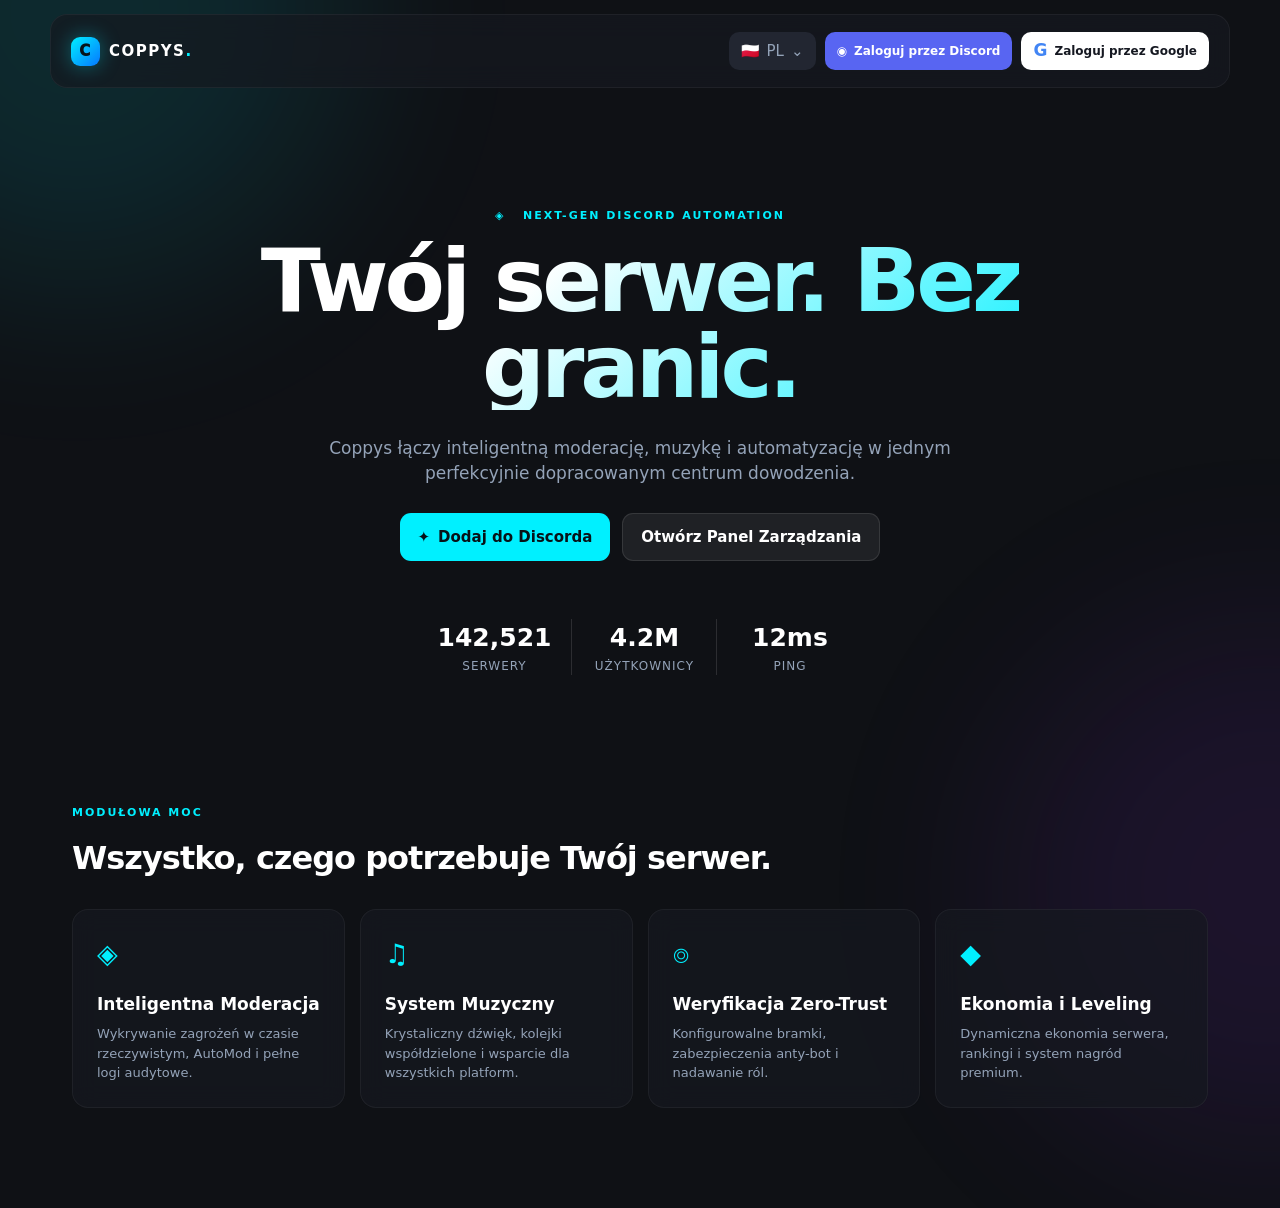
==== public/index.html @ 2e8f78c6 "Dodanie integracji GitHub Actions z Firebase" ====
<!doctype html>
<html lang="pl">
<head>
  <meta charset="UTF-8" />
  <meta name="viewport" content="width=device-width, initial-scale=1.0" />
  <meta name="description" content="Coppys — premiumowy panel zarządzania botem Discord." />
  <title>Coppys — Discord automation, perfected</title>
  <link rel="stylesheet" href="style.css" />
  <link rel="stylesheet" href="legal.css" />
</head>
<body>
  <div class="ambient ambient-one"></div><div class="ambient ambient-two"></div>
  <div id="toast-region" aria-live="polite"></div>

  <section id="landing" class="view active">
    <nav class="topbar glass">
      <a class="brand" href="#landing" aria-label="Coppys home"><span class="brand-mark">C</span><span>COPPYS<span class="dot">.</span></span></a>
      <div class="nav-actions">
        <div class="language-select" id="language-select">
          <button class="language-trigger" id="language-trigger" aria-expanded="false"><span id="current-flag">🇵🇱</span><span id="current-language">PL</span><span>⌄</span></button>
          <div class="language-menu" id="language-menu"></div>
        </div>
        <button class="login discord" id="discord-login"><span class="discord-icon">◉</span><span data-i18n="loginDiscord">Zaloguj przez Discord</span></button>
        <button class="login google" id="google-login"><span class="google-icon">G</span><span data-i18n="loginGoogle">Zaloguj przez Google</span></button>
      </div>
    </nav>
    <main>
      <section class="hero">
        <p class="eyebrow">◈ &nbsp; NEXT-GEN DISCORD AUTOMATION</p>
        <h1 data-i18n="heroTitle">Twój serwer. <span>Bez granic.</span></h1>
        <p class="hero-copy" data-i18n="heroCopy">Coppys łączy inteligentną moderację, muzykę i automatyzację w jednym perfekcyjnie dopracowanym centrum dowodzenia.</p>
        <div class="hero-actions"><button class="button primary pulse" id="add-bot">✦ <span data-i18n="addBot">Dodaj do Discorda</span></button><a class="button secondary" href="#servers" data-i18n="openDashboard">Otwórz Panel Zarządzania</a></div>
        <div class="stats" aria-label="Statystyki Coppys"><div><strong data-count="142521">0</strong><span data-i18n="servers">Serwery</span></div><div><strong data-count="4200000" data-format="compact">0</strong><span data-i18n="users">Użytkownicy</span></div><div><strong>12ms</strong><span>Ping</span></div></div>
      </section>
      <section class="features"><div class="section-heading"><p class="eyebrow">MODUŁOWA MOC</p><h2 data-i18n="featuresTitle">Wszystko, czego potrzebuje Twój serwer.</h2></div><div class="feature-grid" id="feature-grid"></div></section>
    </main>
  </section>

  <section id="servers" class="view">
    <nav class="topbar glass compact"><a class="brand" href="#landing"><span class="brand-mark">C</span><span>COPPYS<span class="dot">.</span></span></a><div class="user-chip" id="user-chip"></div></nav>
    <main class="page-shell"><p class="eyebrow" data-i18n="controlCenter">CENTRUM DOWODZENIA</p><h1><span data-i18n="hello">Witaj</span>, <span id="user-name">Alex</span>.</h1><p class="lead" data-i18n="selectGuild">Wybierz serwer, którym chcesz zarządzać.</p><div class="guild-grid" id="guild-grid"></div></main>
  </section>

  <section id="dashboard" class="view dashboard-view">
    <aside class="sidebar" id="sidebar"><div class="sidebar-head"><a class="brand" href="#landing"><span class="brand-mark">C</span><span>COPPYS<span class="dot">.</span></span></a><button class="close-menu" id="close-menu">×</button></div><div class="guild-context" id="guild-context"></div><nav class="side-nav" id="side-nav"></nav><a href="#servers" class="back-link">← <span data-i18n="backGuilds">Wróć do serwerów</span></a></aside>
    <div class="sidebar-overlay" id="sidebar-overlay"></div>
    <main class="dashboard-main"><header class="dashboard-header"><button class="hamburger" id="hamburger">☰</button><div><p class="eyebrow" id="module-kicker">KONFIGURACJA</p><h1 id="dashboard-title">Przegląd</h1></div><div class="live-badge">● ONLINE</div></header><div id="dashboard-content"></div></main>
    <div class="save-bar" id="save-bar"><div><strong data-i18n="unsaved">Masz niezapisane zmiany!</strong><small data-i18n="unsavedHint">Zapisz konfigurację, aby wdrożyć ją na serwerze.</small></div><div class="save-actions"><button class="text-button" id="discard-changes" data-i18n="cancel">Anuluj</button><button class="button primary" id="save-changes" data-i18n="save">Zapisz zmiany</button></div></div>
  </section>

  <section id="gateway" class="view gateway-view"><nav class="gateway-nav"><a class="brand" href="#landing"><span class="brand-mark">C</span><span>COPPYS<span class="dot">.</span></span></a></nav><main class="gateway-wrap"><article class="gateway-card glass"><div class="gateway-icons"><span class="server-logo">N</span><span class="connection">✦</span><span class="brand-mark">C</span></div><p class="eyebrow" data-i18n="secureGateway">BEZPIECZNA BRAMKA</p><h1 data-i18n="gatewayTitle">Witaj w Nova Gaming</h1><p data-i18n="gatewayCopy">Zanim dołączysz, potwierdź zapoznanie się z naszymi zasadami społeczności.</p><div class="terms"><button class="document-link" data-document="terms">✓ <span data-i18n="terms">Regulamin Usług</span><span class="doc-state">Wymagane</span></button><button class="document-link" data-document="privacy">✓ <span data-i18n="privacy">Polityka Prywatności</span><span class="doc-state">Wymagane</span></button></div><button class="button primary verify-button" id="verify-button" disabled data-i18n="verify">Zweryfikuj i przejdź do Discorda</button><small>Protected by Coppys Security Engine</small></article></main></section>
  <div class="modal-backdrop" id="invite-modal"><div class="invite-modal glass"><button class="modal-close" id="modal-close">×</button><p class="eyebrow">ZAPROSZENIE BOT</p><h2 id="invite-title">Dodaj Coppys</h2><p>Przekierujemy Cię do bezpiecznego autoryzatora Discord, aby wybrać wymagane uprawnienia.</p><button class="button primary" id="confirm-invite">Kontynuuj do Discorda →</button></div></div>
  <section id="terms" class="view legal-view">
    <nav class="topbar glass compact"><a class="brand" href="#landing"><span class="brand-mark">C</span><span>COPPYS<span class="dot">.</span></span></a><a class="button secondary" href="#landing">← Powrót</a></nav>
    <main class="page-shell legal-content glass"><p class="eyebrow">DOKUMENT PRAWNY</p><h1>Regulamin Usług</h1><p class="muted-text">Ostatnia aktualizacja: 14 lipca 2026 r.</p><h2>1. Postanowienia ogólne</h2><p class="muted-text">Niniejszy Regulamin określa zasady korzystania z bota Coppys, jego witryny oraz panelu zarządzania. Korzystając z Usług, użytkownik potwierdza, że posiada wymagane uprawnienia do zarządzania serwerem Discord i akceptuje warunki opisane w tym dokumencie.</p><p class="muted-text">Coppys udostępnia narzędzia automatyzacji, moderacji i konfiguracji społeczności. Administrator serwera odpowiada za sposób konfiguracji modułów oraz zgodność treści i działań społeczności z obowiązującym prawem i zasadami Discord.</p><h2>2. Odpowiedzialność</h2><p class="muted-text">Usługi są dostarczane w modelu „tak jak są”. Dokładamy rozsądnych starań, by utrzymać ich dostępność i bezpieczeństwo, jednak nie gwarantujemy nieprzerwanego działania ani pełnej zgodności z każdym zastosowaniem użytkownika.</p><p class="muted-text">W granicach dopuszczalnych przez prawo Coppys nie odpowiada za szkody pośrednie, utratę danych ani konsekwencje wynikające z ustawień wprowadzonych przez administratorów serwerów.</p></main>
  </section>
  <section id="privacy" class="view legal-view">
    <nav class="topbar glass compact"><a class="brand" href="#landing"><span class="brand-mark">C</span><span>COPPYS<span class="dot">.</span></span></a><a class="button secondary" href="#landing">← Powrót</a></nav>
    <main class="page-shell legal-content glass"><p class="eyebrow">DOKUMENT PRAWNY</p><h1>Polityka Prywatności</h1><p class="muted-text">Ostatnia aktualizacja: 14 lipca 2026 r.</p><h2>1. Jakie dane zbieramy?</h2><p class="muted-text">W celu obsługi logowania OAuth2 możemy przetwarzać podstawowe dane konta przekazane przez wybranego dostawcę, w tym identyfikator użytkownika, nazwę wyświetlaną, tag oraz adres awatara. Podczas konfiguracji serwera przetwarzamy również dane techniczne niezbędne do działania wybranych modułów bota.</p><p class="muted-text">Nie pozyskujemy haseł do Discorda ani Google. Dane uwierzytelniające są obsługiwane wyłącznie przez bezpieczny mechanizm OAuth2 dostawcy tożsamości.</p><h2>2. Cel przetwarzania danych</h2><p class="muted-text">Dane wykorzystujemy do uwierzytelnienia użytkownika, wyświetlenia serwerów, do których ma uprawnienia, zapisania konfiguracji Coppys oraz zapewnienia bezpieczeństwa i ciągłości działania Usług.</p><p class="muted-text">Dane przechowujemy tylko przez okres konieczny do realizacji tych celów lub wynikający z przepisów prawa. Użytkownik może zwrócić się o informacje dotyczące swoich danych lub ich usunięcie, korzystając z kanału wsparcia Coppys.</p></main>
  </section>
  <script src="app.js"></script>
  <script src="router.js"></script>
</body>
</html>
---- public/style.css ----
:root{--bg-main:#0f1115;--bg-card:#161920;--bg-sidebar:#0d0f13;--accent-cyan:#00f0ff;--accent-purple:#8a2be2;--text-main:#fff;--text-muted:#94a3b8;--danger:#ff4a4a;--transition:all .3s cubic-bezier(.4,0,.2,1)}
*{box-sizing:border-box}body{margin:0;background:var(--bg-main);color:var(--text-main);font:15px/1.5 Inter,ui-sans-serif,system-ui,-apple-system,sans-serif;overflow-x:hidden}.ambient{position:fixed;z-index:-1;width:42vw;height:42vw;border-radius:50%;filter:blur(100px);opacity:.11;pointer-events:none}.ambient-one{background:var(--accent-cyan);top:-20vw;left:-15vw}.ambient-two{background:var(--accent-purple);right:-20vw;bottom:-20vw}.view{display:none;min-height:100vh;animation:fade .35s ease}.view.active{display:block}@keyframes fade{from{opacity:0;transform:translateY(7px)}to{opacity:1;transform:none}}button,a{font:inherit;color:inherit}button{cursor:pointer;border:0}.glass,.feature-card,.guild-card,.module-card,.channel-row,.verification-preview{background:rgba(22,25,32,.7);backdrop-filter:blur(12px);border:1px solid rgba(255,255,255,.05)}.topbar{height:74px;position:sticky;top:14px;z-index:8;max-width:1180px;border-radius:17px;margin:14px auto 0;padding:0 20px;display:flex;align-items:center;justify-content:space-between}.brand{color:white;text-decoration:none;letter-spacing:1.5px;font-weight:850;display:flex;align-items:center;gap:9px}.brand-mark{display:grid;place-items:center;width:29px;height:29px;border-radius:9px;background:linear-gradient(135deg,var(--accent-cyan),#0577ff);color:#07141b;font-weight:950;box-shadow:0 0 20px rgba(0,240,255,.35)}.dot{color:var(--accent-cyan)}.nav-actions{display:flex;align-items:center;gap:9px}.language-select{position:relative}.language-trigger,.login{height:38px;border-radius:10px;padding:0 12px;display:flex;gap:7px;align-items:center;transition:var(--transition)}.language-trigger{background:#222631;color:var(--text-muted)}.language-menu{display:none;position:absolute;top:46px;right:0;width:140px;padding:5px;border-radius:10px;background:#1c202a;border:1px solid rgba(255,255,255,.1)}.language-select.open .language-menu{display:block}.language-menu button{display:flex;width:100%;gap:8px;background:transparent;padding:8px;border-radius:6px;text-align:left}.language-menu button:hover{background:#29303d}.login{font-size:12px;font-weight:700}.discord{background:#5865f2}.google{background:#fff;color:#151821}.google-icon{color:#4285f4;font-weight:900;font-size:17px}.hero{text-align:center;max-width:880px;margin:120px auto 85px;padding:0 22px}.eyebrow{font-size:11px;letter-spacing:2px;font-weight:800;color:var(--accent-cyan);margin:0 0 13px}.hero h1{font-size:clamp(44px,7.2vw,88px);line-height:.98;letter-spacing:-4px;margin:0;font-weight:900;background:linear-gradient(135deg,#fff 35%,var(--accent-cyan));background-clip:text;color:transparent}.hero-copy{max-width:630px;margin:26px auto;color:var(--text-muted);font-size:17px}.hero-actions,.save-actions{display:flex;gap:12px;justify-content:center}.button{display:inline-flex;align-items:center;justify-content:center;gap:8px;border-radius:11px;padding:12px 18px;text-decoration:none;font-weight:800;transition:var(--transition)}.primary{background:var(--accent-cyan);color:#071217}.primary:hover{transform:translateY(-2px);box-shadow:0 0 20px rgba(0,240,255,.35)}.secondary{background:rgba(255,255,255,.07);border:1px solid rgba(255,255,255,.1)}.secondary:hover,.feature-card:hover,.guild-card:hover{box-shadow:0 0 20px rgba(0,240,255,.2);border-color:rgba(0,240,255,.35)}.pulse{animation:pulse 2.4s infinite}@keyframes pulse{50%{box-shadow:0 0 28px rgba(0,240,255,.42)}}.stats{display:flex;justify-content:center;gap:0;margin-top:58px}.stats div{min-width:145px;padding:0 20px;border-right:1px solid rgba(255,255,255,.12)}.stats div:last-child{border:0}.stats strong,.stats span{display:block}.stats strong{font-size:25px}.stats span{font-size:12px;color:var(--text-muted);text-transform:uppercase;letter-spacing:1px}.features,.page-shell{max-width:1180px;margin:auto;padding:45px 22px 100px}.section-heading{margin-bottom:27px}.section-heading h2{font-size:32px;margin:0;letter-spacing:-1px}.feature-grid{display:grid;grid-template-columns:repeat(4,1fr);gap:15px}.feature-card{border-radius:16px;padding:24px;transition:var(--transition);transform-style:preserve-3d}.feature-card:hover{transform:translateY(-6px) rotateX(2deg)}.feature-icon{font-size:27px;color:var(--accent-cyan)}.feature-card h3{margin:17px 0 7px;font-size:17px}.feature-card p{margin:0;color:var(--text-muted);font-size:13px}.compact{max-width:none;margin:0;border-radius:0;border-width:0 0 1px}.user-chip{display:flex;align-items:center;gap:9px;color:var(--text-muted);font-weight:700}.avatar{width:34px;height:34px;border-radius:50%;background:linear-gradient(135deg,#ec4899,#7c3aed);display:grid;place-items:center;font-weight:850;color:#fff}.page-shell h1{font-size:42px;margin:0;letter-spacing:-1.5px}.lead{color:var(--text-muted);font-size:17px;margin:5px 0 35px}.guild-grid{display:grid;grid-template-columns:repeat(3,1fr);gap:17px}.guild-card{padding:22px;border-radius:16px;transition:var(--transition);text-align:center}.guild-card:hover{transform:translateY(-4px)}.guild-logo,.server-logo{display:grid;place-items:center;margin:0 auto 14px;width:68px;height:68px;border-radius:50%;font-size:25px;font-weight:900;background:linear-gradient(145deg,#2dd4bf,#2563eb);transition:var(--transition)}.guild-card:hover .guild-logo{transform:scale(1.12)}.guild-card h3{margin:0}.guild-card p{font-size:12px;color:var(--text-muted);margin:4px 0 17px}.guild-card .button{width:100%;font-size:13px}.button.muted{background:#2a303a;color:#cbd5e1}.dashboard-view.active{display:flex}.sidebar{width:265px;background:var(--bg-sidebar);position:fixed;inset:0 auto 0 0;padding:23px 14px;display:flex;flex-direction:column;border-right:1px solid rgba(255,255,255,.05);z-index:20}.sidebar-head{display:flex;justify-content:space-between;align-items:center;padding:0 8px}.close-menu{display:none;background:transparent;color:#fff;font-size:28px}.guild-context{display:flex;align-items:center;gap:9px;margin:33px 7px 20px;padding:10px;background:#171b22;border-radius:10px;font-weight:750}.guild-context .guild-logo{width:32px;height:32px;margin:0;font-size:13px}.side-nav{display:grid;gap:5px}.side-nav button{color:var(--text-muted);background:transparent;text-align:left;padding:11px 12px;border-radius:9px;transition:var(--transition);font-size:13px}.side-nav button:hover{color:#fff;background:#1a2029}.side-nav button.active{background:rgba(0,240,255,.1);color:var(--accent-cyan);box-shadow:inset 2px 0 var(--accent-cyan)}.back-link{margin:auto 8px 5px;text-decoration:none;color:var(--text-muted);font-size:13px}.dashboard-main{width:calc(100% - 265px);margin-left:265px;padding:38px clamp(22px,5vw,76px) 115px}.dashboard-header{display:flex;align-items:center;justify-content:space-between;margin-bottom:31px}.dashboard-header h1{margin:0;font-size:32px;letter-spacing:-1px}.live-badge{color:#47ed91;font-size:11px;font-weight:800;letter-spacing:1px}.hamburger{display:none;background:#212832;color:#fff;border-radius:8px;font-size:19px}.overview-grid{display:grid;grid-template-columns:repeat(4,1fr);gap:14px}.metric,.module-card{border-radius:15px;padding:20px}.metric small{color:var(--text-muted)}.metric strong{font-size:27px;display:block;margin-top:8px}.module-card{margin-top:18px}.module-card h2{margin:0 0 5px;font-size:19px}.module-card>p{color:var(--text-muted);margin:0 0 19px}.channel-list{display:grid;gap:8px}.channel-row{border-radius:11px;padding:11px;display:grid;grid-template-columns:1.1fr 1fr auto;gap:12px;align-items:center}.channel-name{font-weight:750}.channel-name small{display:block;color:var(--text-muted);font-weight:400;font-size:11px}select,textarea{width:100%;background:#10141a;color:#e8edf4;border:1px solid #303846;border-radius:8px;padding:10px;outline:none;transition:var(--transition)}select:focus,textarea:focus{border-color:var(--accent-cyan);box-shadow:0 0 12px rgba(0,240,255,.13)}.permission-trigger{background:#242c36;border-radius:8px;padding:9px 11px;font-size:12px}.permission-row{display:none;grid-column:1/-1;grid-template-columns:repeat(3,1fr);gap:8px;border-top:1px solid rgba(255,255,255,.06);padding-top:10px}.channel-row.expanded .permission-row{display:grid}.permission-row button{padding:8px;border-radius:7px;background:#202730;color:var(--text-muted);font-size:12px}.permission-row button.selected{background:rgba(0,240,255,.15);color:var(--accent-cyan);border:1px solid rgba(0,240,255,.4)}.verification-layout{display:grid;grid-template-columns:1fr 1fr;gap:18px}.setting-stack{display:grid;gap:15px}.setting{background:#11161d;border:1px solid rgba(255,255,255,.06);border-radius:11px;padding:14px}.setting label{font-weight:700;font-size:13px;display:block;margin-bottom:9px}.toggle-line{display:flex;align-items:center;justify-content:space-between}.toggle{width:46px;height:25px;background:#353d49;border-radius:40px;padding:3px;transition:var(--transition)}.toggle span{display:block;width:19px;height:19px;border-radius:50%;background:#fff;transition:var(--transition)}.toggle.on{background:var(--accent-cyan)}.toggle.on span{transform:translateX(21px)}textarea{min-height:134px;resize:vertical}.verification-preview{border-radius:12px;padding:16px;height:max-content}.embed{border-left:4px solid var(--accent-cyan);background:#10141b;padding:14px;border-radius:5px}.embed strong{display:block}.embed p{color:#c8d1df;margin:6px 0 0;white-space:pre-wrap}.save-bar{position:fixed;display:flex;justify-content:space-between;align-items:center;gap:25px;z-index:30;bottom:20px;left:50%;transform:translate(-50%,150%);width:min(720px,calc(100% - 30px));background:#0a0d11;border:1px solid var(--accent-cyan);box-shadow:0 0 25px rgba(0,240,255,.2);border-radius:14px;padding:14px 17px;transition:var(--transition)}.save-bar.visible{transform:translate(-50%,0)}.save-bar small{display:block;color:var(--text-muted);font-size:11px}.text-button{background:transparent;color:var(--text-muted);padding:10px}.gateway-nav{padding:20px 5vw}.gateway-wrap{min-height:calc(100vh - 72px);display:grid;place-items:center;padding:30px}.gateway-card{width:min(470px,100%);border-radius:19px;padding:38px;text-align:center}.gateway-icons{display:flex;justify-content:center;align-items:center;gap:12px;margin-bottom:22px}.gateway-icons .server-logo{margin:0}.connection{color:var(--accent-cyan)}.gateway-card h1{margin:0 0 10px;font-size:28px}.gateway-card>p{color:var(--text-muted)}.terms{display:grid;gap:8px;text-align:left;margin:23px 0}.document-link{background:#121820;border:1px solid rgba(255,255,255,.07);border-radius:9px;padding:12px;color:#dce4f0;text-align:left;display:flex;gap:8px;align-items:center}.doc-state{margin-left:auto;color:var(--text-muted);font-size:11px}.document-link.read{border-color:rgba(0,240,255,.38);color:var(--accent-cyan)}.document-link.read .doc-state{color:var(--accent-cyan)}.verify-button{width:100%}.verify-button:disabled{background:#29313b;color:#778291;cursor:not-allowed;box-shadow:none}.gateway-card small{display:block;color:var(--text-muted);margin-top:16px}.modal-backdrop{display:none;position:fixed;z-index:40;inset:0;background:rgba(0,0,0,.65);place-items:center;padding:20px}.modal-backdrop.open{display:grid}.invite-modal{position:relative;width:min(430px,100%);border-radius:15px;padding:30px}.invite-modal h2{margin:0}.invite-modal p{color:var(--text-muted)}.modal-close{position:absolute;right:13px;top:9px;background:transparent;color:#fff;font-size:25px}#toast-region{position:fixed;z-index:60;right:20px;top:20px}.toast{background:#17232a;border:1px solid var(--accent-cyan);padding:12px 17px;border-radius:9px;box-shadow:0 0 18px rgba(0,240,255,.18);animation:fade .25s ease}
@media(max-width:850px){.feature-grid{grid-template-columns:repeat(2,1fr)}.guild-grid{grid-template-columns:repeat(2,1fr)}.overview-grid{grid-template-columns:repeat(2,1fr)}.sidebar{transform:translateX(-105%);width:min(290px,83vw);transition:var(--transition)}.sidebar.open{transform:none}.sidebar-overlay{display:none;position:fixed;z-index:19;inset:0;background:rgba(0,0,0,.5)}.sidebar-overlay.open{display:block}.close-menu,.hamburger{display:block}.dashboard-main{width:100%;margin:0}.verification-layout{grid-template-columns:1fr}}@media(max-width:560px){.topbar{top:0;margin:0;border-radius:0;height:64px;padding:0 13px}.login span:not(.discord-icon):not(.google-icon){display:none}.login{padding:0 10px}.language-trigger{padding:0 8px}.hero{margin:84px auto 50px}.hero h1{letter-spacing:-2.7px}.stats{margin-top:37px}.stats div{min-width:auto;padding:0 12px}.stats strong{font-size:19px}.stats span{font-size:9px}.feature-grid,.guild-grid,.overview-grid{grid-template-columns:1fr}.page-shell{padding-top:60px}.channel-row{grid-template-columns:1fr}.permission-row{grid-template-columns:1fr}.dashboard-main{padding:27px 17px 115px}.save-bar{align-items:flex-start;flex-direction:column;gap:7px}.save-actions{width:100%;justify-content:flex-end}.gateway-card{padding:27px 20px}}
---- public/legal.css ----
.legal-content{max-width:850px;margin-top:62px;border-radius:18px;padding:clamp(28px,6vw,58px)}
.legal-content h1{margin:0;font-size:clamp(32px,5vw,48px);letter-spacing:-1.5px}
.legal-content h2{margin:39px 0 11px;font-size:21px}
.muted-text{color:var(--text-muted);max-width:720px}
.legal-content .muted-text:first-of-type{margin-top:8px;font-size:13px}
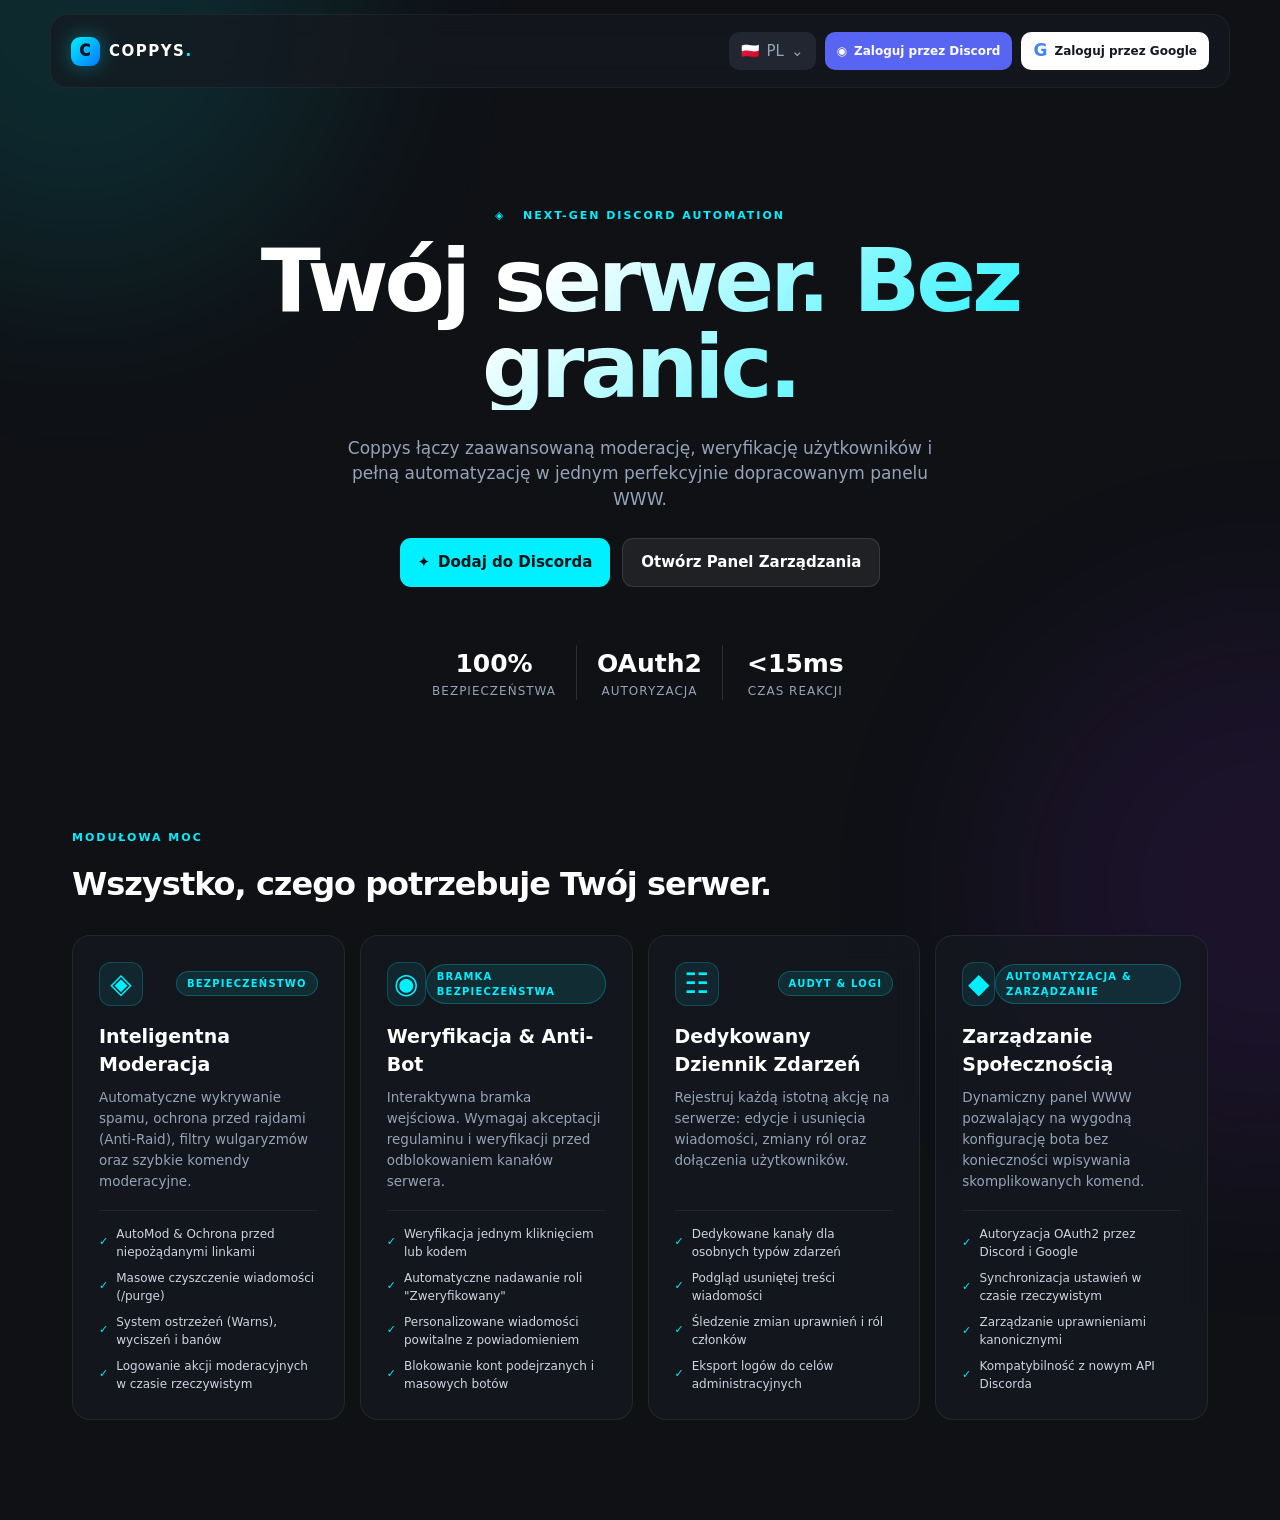
==== commit 929f9b9b: "Aktualizacja funkcji bota i podzial na modularne pliki" ====
--- a/public/index.html
+++ b/public/index.html
@@ -3,62 +3,234 @@
 <head>
   <meta charset="UTF-8" />
   <meta name="viewport" content="width=device-width, initial-scale=1.0" />
-  <meta name="description" content="Coppys — premiumowy panel zarządzania botem Discord." />
+  <meta name="description" content="Coppys — Nowoczesny bot Discord i zaawansowany panel zarządzania serwerem." />
   <title>Coppys — Discord automation, perfected</title>
   <link rel="stylesheet" href="style.css" />
+  <link rel="stylesheet" href="features.css" />
   <link rel="stylesheet" href="legal.css" />
 </head>
 <body>
-  <div class="ambient ambient-one"></div><div class="ambient ambient-two"></div>
+  <div class="ambient ambient-one"></div>
+  <div class="ambient ambient-two"></div>
   <div id="toast-region" aria-live="polite"></div>
 
+  <!-- SEKCJA STOISKA (LANDING) -->
   <section id="landing" class="view active">
     <nav class="topbar glass">
-      <a class="brand" href="#landing" aria-label="Coppys home"><span class="brand-mark">C</span><span>COPPYS<span class="dot">.</span></span></a>
+      <a class="brand" href="#landing" aria-label="Coppys Strona Główna">
+        <span class="brand-mark">C</span>
+        <span>COPPYS<span class="dot">.</span></span>
+      </a>
       <div class="nav-actions">
         <div class="language-select" id="language-select">
-          <button class="language-trigger" id="language-trigger" aria-expanded="false"><span id="current-flag">🇵🇱</span><span id="current-language">PL</span><span>⌄</span></button>
+          <button class="language-trigger" id="language-trigger" aria-expanded="false">
+            <span id="current-flag">🇵🇱</span>
+            <span id="current-language">PL</span>
+            <span>⌄</span>
+          </button>
           <div class="language-menu" id="language-menu"></div>
         </div>
-        <button class="login discord" id="discord-login"><span class="discord-icon">◉</span><span data-i18n="loginDiscord">Zaloguj przez Discord</span></button>
-        <button class="login google" id="google-login"><span class="google-icon">G</span><span data-i18n="loginGoogle">Zaloguj przez Google</span></button>
-      </div>
-    </nav>
+        <button class="login discord" id="discord-login">
+          <span class="discord-icon">◉</span>
+          <span data-i18n="loginDiscord">Zaloguj przez Discord</span>
+        </button>
+        <button class="login google" id="google-login">
+          <span class="google-icon">G</span>
+          <span data-i18n="loginGoogle">Zaloguj przez Google</span>
+        </button>
+      </div>
+    </nav>
+
     <main>
       <section class="hero">
         <p class="eyebrow">◈ &nbsp; NEXT-GEN DISCORD AUTOMATION</p>
         <h1 data-i18n="heroTitle">Twój serwer. <span>Bez granic.</span></h1>
-        <p class="hero-copy" data-i18n="heroCopy">Coppys łączy inteligentną moderację, muzykę i automatyzację w jednym perfekcyjnie dopracowanym centrum dowodzenia.</p>
-        <div class="hero-actions"><button class="button primary pulse" id="add-bot">✦ <span data-i18n="addBot">Dodaj do Discorda</span></button><a class="button secondary" href="#servers" data-i18n="openDashboard">Otwórz Panel Zarządzania</a></div>
-        <div class="stats" aria-label="Statystyki Coppys"><div><strong data-count="142521">0</strong><span data-i18n="servers">Serwery</span></div><div><strong data-count="4200000" data-format="compact">0</strong><span data-i18n="users">Użytkownicy</span></div><div><strong>12ms</strong><span>Ping</span></div></div>
+        <p class="hero-copy" data-i18n="heroCopy">
+          Coppys łączy zaawansowaną moderację, weryfikację użytkowników i pełną automatyzację w jednym perfekcyjnie dopracowanym panelu WWW.
+        </p>
+        <div class="hero-actions">
+          <button class="button primary pulse" id="add-bot">
+            ✦ <span data-i18n="addBot">Dodaj do Discorda</span>
+          </button>
+          <a class="button secondary" href="#servers" data-i18n="openDashboard">Otwórz Panel Zarządzania</a>
+        </div>
+        <div class="stats" aria-label="Statystyki Coppys">
+          <div>
+            <strong>100%</strong>
+            <span>Bezpieczeństwa</span>
+          </div>
+          <div>
+            <strong>OAuth2</strong>
+            <span>Autoryzacja</span>
+          </div>
+          <div>
+            <strong>&lt;15ms</strong>
+            <span>Czas Reakcji</span>
+          </div>
+        </div>
       </section>
-      <section class="features"><div class="section-heading"><p class="eyebrow">MODUŁOWA MOC</p><h2 data-i18n="featuresTitle">Wszystko, czego potrzebuje Twój serwer.</h2></div><div class="feature-grid" id="feature-grid"></div></section>
-    </main>
-  </section>
-
+
+      <section class="features">
+        <div class="section-heading">
+          <p class="eyebrow">MODUŁOWA MOC</p>
+          <h2 data-i18n="featuresTitle">Wszystko, czego potrzebuje Twój serwer.</h2>
+        </div>
+        <div class="feature-grid" id="feature-grid"></div>
+      </section>
+    </main>
+  </section>
+
+  <!-- SEKCJA WYBORU SERWERÓW -->
   <section id="servers" class="view">
-    <nav class="topbar glass compact"><a class="brand" href="#landing"><span class="brand-mark">C</span><span>COPPYS<span class="dot">.</span></span></a><div class="user-chip" id="user-chip"></div></nav>
-    <main class="page-shell"><p class="eyebrow" data-i18n="controlCenter">CENTRUM DOWODZENIA</p><h1><span data-i18n="hello">Witaj</span>, <span id="user-name">Alex</span>.</h1><p class="lead" data-i18n="selectGuild">Wybierz serwer, którym chcesz zarządzać.</p><div class="guild-grid" id="guild-grid"></div></main>
-  </section>
-
+    <nav class="topbar glass compact">
+      <a class="brand" href="#landing">
+        <span class="brand-mark">C</span>
+        <span>COPPYS<span class="dot">.</span></span>
+      </a>
+      <div class="user-chip" id="user-chip"></div>
+    </nav>
+    <main class="page-shell">
+      <p class="eyebrow" data-i18n="controlCenter">CENTRUM DOWODZENIA</p>
+      <h1><span data-i18n="hello">Witaj</span>, <span id="user-name">Użytkowniku</span>.</h1>
+      <p class="lead" data-i18n="selectGuild">Wybierz serwer, którym chcesz zarządzać.</p>
+      <div class="guild-grid" id="guild-grid"></div>
+    </main>
+  </section>
+
+  <!-- SEKCJA DASHBOARDU -->
   <section id="dashboard" class="view dashboard-view">
-    <aside class="sidebar" id="sidebar"><div class="sidebar-head"><a class="brand" href="#landing"><span class="brand-mark">C</span><span>COPPYS<span class="dot">.</span></span></a><button class="close-menu" id="close-menu">×</button></div><div class="guild-context" id="guild-context"></div><nav class="side-nav" id="side-nav"></nav><a href="#servers" class="back-link">← <span data-i18n="backGuilds">Wróć do serwerów</span></a></aside>
+    <aside class="sidebar" id="sidebar">
+      <div class="sidebar-head">
+        <a class="brand" href="#landing">
+          <span class="brand-mark">C</span>
+          <span>COPPYS<span class="dot">.</span></span>
+        </a>
+        <button class="close-menu" id="close-menu">×</button>
+      </div>
+      <div class="guild-context" id="guild-context"></div>
+      <nav class="side-nav" id="side-nav"></nav>
+      <a href="#servers" class="back-link">← <span data-i18n="backGuilds">Wróć do serwerów</span></a>
+    </aside>
     <div class="sidebar-overlay" id="sidebar-overlay"></div>
-    <main class="dashboard-main"><header class="dashboard-header"><button class="hamburger" id="hamburger">☰</button><div><p class="eyebrow" id="module-kicker">KONFIGURACJA</p><h1 id="dashboard-title">Przegląd</h1></div><div class="live-badge">● ONLINE</div></header><div id="dashboard-content"></div></main>
-    <div class="save-bar" id="save-bar"><div><strong data-i18n="unsaved">Masz niezapisane zmiany!</strong><small data-i18n="unsavedHint">Zapisz konfigurację, aby wdrożyć ją na serwerze.</small></div><div class="save-actions"><button class="text-button" id="discard-changes" data-i18n="cancel">Anuluj</button><button class="button primary" id="save-changes" data-i18n="save">Zapisz zmiany</button></div></div>
-  </section>
-
-  <section id="gateway" class="view gateway-view"><nav class="gateway-nav"><a class="brand" href="#landing"><span class="brand-mark">C</span><span>COPPYS<span class="dot">.</span></span></a></nav><main class="gateway-wrap"><article class="gateway-card glass"><div class="gateway-icons"><span class="server-logo">N</span><span class="connection">✦</span><span class="brand-mark">C</span></div><p class="eyebrow" data-i18n="secureGateway">BEZPIECZNA BRAMKA</p><h1 data-i18n="gatewayTitle">Witaj w Nova Gaming</h1><p data-i18n="gatewayCopy">Zanim dołączysz, potwierdź zapoznanie się z naszymi zasadami społeczności.</p><div class="terms"><button class="document-link" data-document="terms">✓ <span data-i18n="terms">Regulamin Usług</span><span class="doc-state">Wymagane</span></button><button class="document-link" data-document="privacy">✓ <span data-i18n="privacy">Polityka Prywatności</span><span class="doc-state">Wymagane</span></button></div><button class="button primary verify-button" id="verify-button" disabled data-i18n="verify">Zweryfikuj i przejdź do Discorda</button><small>Protected by Coppys Security Engine</small></article></main></section>
-  <div class="modal-backdrop" id="invite-modal"><div class="invite-modal glass"><button class="modal-close" id="modal-close">×</button><p class="eyebrow">ZAPROSZENIE BOT</p><h2 id="invite-title">Dodaj Coppys</h2><p>Przekierujemy Cię do bezpiecznego autoryzatora Discord, aby wybrać wymagane uprawnienia.</p><button class="button primary" id="confirm-invite">Kontynuuj do Discorda →</button></div></div>
+
+    <main class="dashboard-main">
+      <header class="dashboard-header">
+        <button class="hamburger" id="hamburger">☰</button>
+        <div>
+          <p class="eyebrow" id="module-kicker">KONFIGURACJA</p>
+          <h1 id="dashboard-title">Przegląd</h1>
+        </div>
+        <div class="live-badge">● ONLINE</div>
+      </header>
+      <div id="dashboard-content"></div>
+    </main>
+
+    <div class="save-bar" id="save-bar">
+      <div>
+        <strong data-i18n="unsaved">Masz niezapisane zmiany!</strong>
+        <small data-i18n="unsavedHint">Zapisz konfigurację, aby wdrożyć ją na serwerze.</small>
+      </div>
+      <div class="save-actions">
+        <button class="text-button" id="discard-changes" data-i18n="cancel">Anuluj</button>
+        <button class="button primary" id="save-changes" data-i18n="save">Zapisz zmiany</button>
+      </div>
+    </div>
+  </section>
+
+  <!-- BRAMKA WERYFIKACJI (GATEWAY) -->
+  <section id="gateway" class="view gateway-view">
+    <nav class="gateway-nav">
+      <a class="brand" href="#landing">
+        <span class="brand-mark">C</span>
+        <span>COPPYS<span class="dot">.</span></span>
+      </a>
+    </nav>
+    <main class="gateway-wrap">
+      <article class="gateway-card glass">
+        <div class="gateway-icons">
+          <span class="server-logo">N</span>
+          <span class="connection">✦</span>
+          <span class="brand-mark">C</span>
+        </div>
+        <p class="eyebrow" data-i18n="secureGateway">BEZPIECZNA BRAMKA</p>
+        <h1 data-i18n="gatewayTitle">Witaj na Serwerze</h1>
+        <p data-i18n="gatewayCopy">Zanim dołączysz, potwierdź zapoznanie się z naszymi zasadami społeczności.</p>
+        <div class="terms">
+          <button class="document-link" data-document="terms">
+            ✓ <span data-i18n="terms">Regulamin Usług</span>
+            <span class="doc-state">Wymagane</span>
+          </button>
+          <button class="document-link" data-document="privacy">
+            ✓ <span data-i18n="privacy">Polityka Prywatności</span>
+            <span class="doc-state">Wymagane</span>
+          </button>
+        </div>
+        <button class="button primary verify-button" id="verify-button" disabled data-i18n="verify">
+          Zweryfikuj i przejdź do Discorda
+        </button>
+        <small>Protected by Coppys Security Engine</small>
+      </article>
+    </main>
+  </section>
+
+  <!-- MODAL ZAPROSZENIA BOTA -->
+  <div class="modal-backdrop" id="invite-modal">
+    <div class="invite-modal glass">
+      <button class="modal-close" id="modal-close">×</button>
+      <p class="eyebrow">ZAPROSZENIE BOTA</p>
+      <h2 id="invite-title">Dodaj Coppys</h2>
+      <p>Przekierujemy Cię do bezpiecznego autoryzatora Discord, aby wybrać wymagane uprawnienia.</p>
+      <button class="button primary" id="confirm-invite">Kontynuuj do Discorda →</button>
+    </div>
+  </div>
+
+  <!-- REGULAMIN -->
   <section id="terms" class="view legal-view">
-    <nav class="topbar glass compact"><a class="brand" href="#landing"><span class="brand-mark">C</span><span>COPPYS<span class="dot">.</span></span></a><a class="button secondary" href="#landing">← Powrót</a></nav>
-    <main class="page-shell legal-content glass"><p class="eyebrow">DOKUMENT PRAWNY</p><h1>Regulamin Usług</h1><p class="muted-text">Ostatnia aktualizacja: 14 lipca 2026 r.</p><h2>1. Postanowienia ogólne</h2><p class="muted-text">Niniejszy Regulamin określa zasady korzystania z bota Coppys, jego witryny oraz panelu zarządzania. Korzystając z Usług, użytkownik potwierdza, że posiada wymagane uprawnienia do zarządzania serwerem Discord i akceptuje warunki opisane w tym dokumencie.</p><p class="muted-text">Coppys udostępnia narzędzia automatyzacji, moderacji i konfiguracji społeczności. Administrator serwera odpowiada za sposób konfiguracji modułów oraz zgodność treści i działań społeczności z obowiązującym prawem i zasadami Discord.</p><h2>2. Odpowiedzialność</h2><p class="muted-text">Usługi są dostarczane w modelu „tak jak są”. Dokładamy rozsądnych starań, by utrzymać ich dostępność i bezpieczeństwo, jednak nie gwarantujemy nieprzerwanego działania ani pełnej zgodności z każdym zastosowaniem użytkownika.</p><p class="muted-text">W granicach dopuszczalnych przez prawo Coppys nie odpowiada za szkody pośrednie, utratę danych ani konsekwencje wynikające z ustawień wprowadzonych przez administratorów serwerów.</p></main>
-  </section>
+    <nav class="topbar glass compact">
+      <a class="brand" href="#landing">
+        <span class="brand-mark">C</span>
+        <span>COPPYS<span class="dot">.</span></span>
+      </a>
+      <a class="button secondary" href="#landing">← Powrót</a>
+    </nav>
+    <main class="page-shell legal-content glass">
+      <p class="eyebrow">DOKUMENT PRAWNY</p>
+      <h1>Regulamin Usług</h1>
+      <p class="muted-text">Ostatnia aktualizacja: 25 lipca 2026 r.</p>
+      <h2>1. Postanowienia ogólne</h2>
+      <p class="muted-text">
+        Niniejszy Regulamin określa zasady korzystania z bota Coppys, jego witryny oraz panelu zarządzania. Korzystając z Usług, użytkownik potwierdza, że posiada wymagane uprawnienia do zarządzania serwerem Discord.
+      </p>
+      <h2>2. Działanie bota i ochrona</h2>
+      <p class="muted-text">
+        Coppys świadczy usługi automatyzacji moderacji, dzienników zdarzeń oraz bramki weryfikacyjnej. Korzystanie z bota jest dobrowolne, a konfiguracja opiera się na uprawnieniach przyznanych przez administratorów serwera.
+      </p>
+    </main>
+  </section>
+
+  <!-- POLITYKA PRYWATNOŚCI -->
   <section id="privacy" class="view legal-view">
-    <nav class="topbar glass compact"><a class="brand" href="#landing"><span class="brand-mark">C</span><span>COPPYS<span class="dot">.</span></span></a><a class="button secondary" href="#landing">← Powrót</a></nav>
-    <main class="page-shell legal-content glass"><p class="eyebrow">DOKUMENT PRAWNY</p><h1>Polityka Prywatności</h1><p class="muted-text">Ostatnia aktualizacja: 14 lipca 2026 r.</p><h2>1. Jakie dane zbieramy?</h2><p class="muted-text">W celu obsługi logowania OAuth2 możemy przetwarzać podstawowe dane konta przekazane przez wybranego dostawcę, w tym identyfikator użytkownika, nazwę wyświetlaną, tag oraz adres awatara. Podczas konfiguracji serwera przetwarzamy również dane techniczne niezbędne do działania wybranych modułów bota.</p><p class="muted-text">Nie pozyskujemy haseł do Discorda ani Google. Dane uwierzytelniające są obsługiwane wyłącznie przez bezpieczny mechanizm OAuth2 dostawcy tożsamości.</p><h2>2. Cel przetwarzania danych</h2><p class="muted-text">Dane wykorzystujemy do uwierzytelnienia użytkownika, wyświetlenia serwerów, do których ma uprawnienia, zapisania konfiguracji Coppys oraz zapewnienia bezpieczeństwa i ciągłości działania Usług.</p><p class="muted-text">Dane przechowujemy tylko przez okres konieczny do realizacji tych celów lub wynikający z przepisów prawa. Użytkownik może zwrócić się o informacje dotyczące swoich danych lub ich usunięcie, korzystając z kanału wsparcia Coppys.</p></main>
-  </section>
+    <nav class="topbar glass compact">
+      <a class="brand" href="#landing">
+        <span class="brand-mark">C</span>
+        <span>COPPYS<span class="dot">.</span></span>
+      </a>
+      <a class="button secondary" href="#landing">← Powrót</a>
+    </nav>
+    <main class="page-shell legal-content glass">
+      <p class="eyebrow">DOKUMENT PRAWNY</p>
+      <h1>Polityka Prywatności</h1>
+      <p class="muted-text">Ostatnia aktualizacja: 25 lipca 2026 r.</p>
+      <h2>1. Przetwarzane dane</h2>
+      <p class="muted-text">
+        W celu obsługi logowania OAuth2 i panelu zarządzania przetwarzamy ID użytkownika, nazwę konta, awatar oraz identyfikatory serwerów. Nie przechowujemy haseł ani prywatnych danych dostępowych.
+      </p>
+    </main>
+  </section>
+
+  <!-- SKRYPTY APLIKACJI -->
+  <script src="bot-features.js"></script>
   <script src="app.js"></script>
   <script src="router.js"></script>
 </body>
-</html>
+</html>
--- a/public/features.css
+++ b/public/features.css
@@ -0,0 +1,88 @@
+/* Styling dla sekcji modułów i kart bota Coppys */
+.feature-card {
+  position: relative;
+  border-radius: 18px;
+  padding: 26px;
+  transition: var(--transition);
+  display: flex;
+  flex-direction: column;
+  justify-content: space-between;
+  background: rgba(22, 25, 32, 0.75);
+  backdrop-filter: blur(14px);
+  border: 1px solid rgba(255, 255, 255, 0.07);
+}
+
+.feature-card:hover {
+  transform: translateY(-5px);
+  border-color: rgba(0, 240, 255, 0.4);
+  box-shadow: 0 8px 30px rgba(0, 240, 255, 0.15);
+}
+
+.feature-header {
+  display: flex;
+  align-items: center;
+  justify-content: space-between;
+  margin-bottom: 16px;
+}
+
+.feature-icon {
+  font-size: 28px;
+  color: var(--accent-cyan);
+  width: 44px;
+  height: 44px;
+  display: grid;
+  place-items: center;
+  background: rgba(0, 240, 255, 0.08);
+  border-radius: 12px;
+  border: 1px solid rgba(0, 240, 255, 0.2);
+}
+
+.feature-badge {
+  font-size: 10px;
+  font-weight: 800;
+  letter-spacing: 1.2px;
+  color: var(--accent-cyan);
+  background: rgba(0, 240, 255, 0.1);
+  padding: 4px 10px;
+  border-radius: 20px;
+  border: 1px solid rgba(0, 240, 255, 0.25);
+}
+
+.feature-card h3 {
+  margin: 10px 0 8px;
+  font-size: 19px;
+  font-weight: 800;
+  color: #ffffff;
+}
+
+.feature-card p {
+  margin: 0 0 18px;
+  color: var(--text-muted);
+  font-size: 13.5px;
+  line-height: 1.55;
+}
+
+.capability-list {
+  list-style: none;
+  padding: 0;
+  margin: 0;
+  display: grid;
+  gap: 8px;
+  border-top: 1px solid rgba(255, 255, 255, 0.06);
+  padding-top: 14px;
+}
+
+.capability-list li {
+  font-size: 12px;
+  color: #cbd5e1;
+  display: flex;
+  align-items: center;
+  gap: 8px;
+}
+
+.capability-list li::before {
+  content: "✓";
+  color: var(--accent-cyan);
+  font-weight: bold;
+  font-size: 11px;
+}
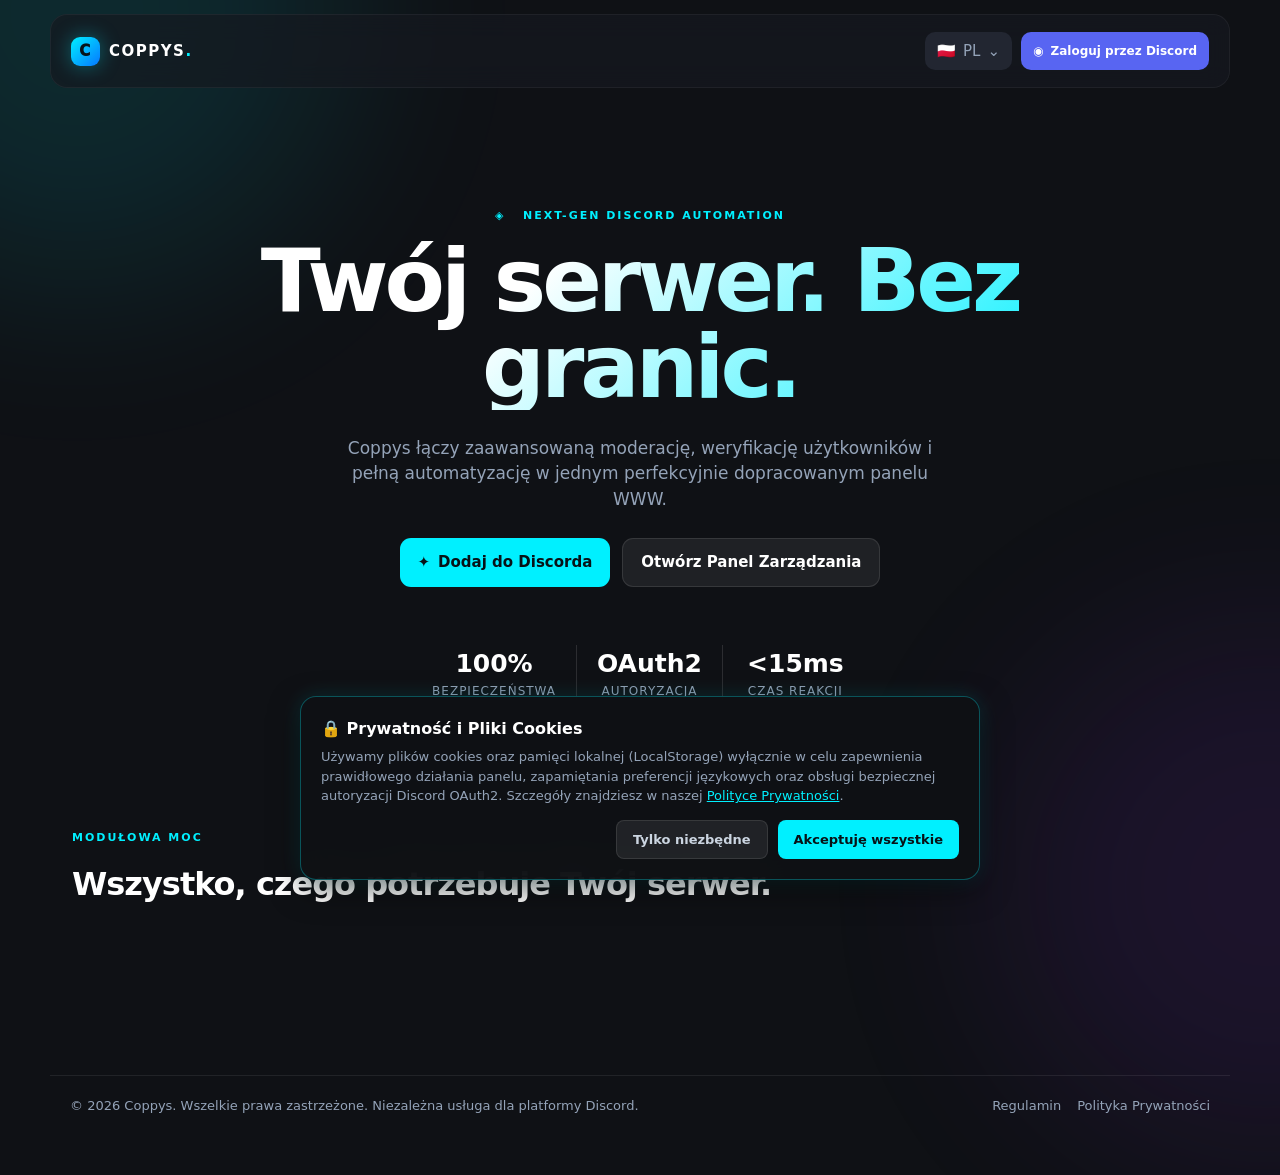
==== commit 664e848e: "Aktualizacja funkcji bota i podzial na modularne pliki" ====
--- a/public/index.html
+++ b/public/index.html
@@ -8,16 +8,17 @@
   <link rel="stylesheet" href="style.css" />
   <link rel="stylesheet" href="features.css" />
   <link rel="stylesheet" href="legal.css" />
+  <link rel="stylesheet" href="cookie-banner.css" />
 </head>
 <body>
   <div class="ambient ambient-one"></div>
   <div class="ambient ambient-two"></div>
   <div id="toast-region" aria-live="polite"></div>
 
-  <!-- SEKCJA STOISKA (LANDING) -->
+  <!-- SEKCJA LANDING -->
   <section id="landing" class="view active">
     <nav class="topbar glass">
-      <a class="brand" href="#landing" aria-label="Coppys Strona Główna">
+      <a class="brand" href="#landing" data-route="landing" aria-label="Coppys Strona Główna">
         <span class="brand-mark">C</span>
         <span>COPPYS<span class="dot">.</span></span>
       </a>
@@ -30,13 +31,10 @@
           </button>
           <div class="language-menu" id="language-menu"></div>
         </div>
+        <!-- Tylko logowanie przez Discord -->
         <button class="login discord" id="discord-login">
           <span class="discord-icon">◉</span>
           <span data-i18n="loginDiscord">Zaloguj przez Discord</span>
-        </button>
-        <button class="login google" id="google-login">
-          <span class="google-icon">G</span>
-          <span data-i18n="loginGoogle">Zaloguj przez Google</span>
         </button>
       </div>
     </nav>
@@ -52,7 +50,7 @@
           <button class="button primary pulse" id="add-bot">
             ✦ <span data-i18n="addBot">Dodaj do Discorda</span>
           </button>
-          <a class="button secondary" href="#servers" data-i18n="openDashboard">Otwórz Panel Zarządzania</a>
+          <a class="button secondary" href="#servers" data-route="servers" data-i18n="openDashboard">Otwórz Panel Zarządzania</a>
         </div>
         <div class="stats" aria-label="Statystyki Coppys">
           <div>
@@ -78,12 +76,21 @@
         <div class="feature-grid" id="feature-grid"></div>
       </section>
     </main>
+
+    <!-- STOPKA PRAWNA -->
+    <footer style="max-width: 1180px; margin: 40px auto; padding: 20px; border-top: 1px solid rgba(255, 255, 255, 0.08); display: flex; justify-content: space-between; align-items: center; color: var(--text-muted); font-size: 13px;">
+      <div>© 2026 Coppys. Wszelkie prawa zastrzeżone. Niezależna usługa dla platformy Discord.</div>
+      <div style="display: flex; gap: 16px;">
+        <a href="#terms" data-route="terms" style="color: var(--text-muted); text-decoration: none;">Regulamin</a>
+        <a href="#privacy" data-route="privacy" style="color: var(--text-muted); text-decoration: none;">Polityka Prywatności</a>
+      </div>
+    </footer>
   </section>
 
   <!-- SEKCJA WYBORU SERWERÓW -->
   <section id="servers" class="view">
     <nav class="topbar glass compact">
-      <a class="brand" href="#landing">
+      <a class="brand" href="#landing" data-route="landing">
         <span class="brand-mark">C</span>
         <span>COPPYS<span class="dot">.</span></span>
       </a>
@@ -101,7 +108,7 @@
   <section id="dashboard" class="view dashboard-view">
     <aside class="sidebar" id="sidebar">
       <div class="sidebar-head">
-        <a class="brand" href="#landing">
+        <a class="brand" href="#landing" data-route="landing">
           <span class="brand-mark">C</span>
           <span>COPPYS<span class="dot">.</span></span>
         </a>
@@ -109,7 +116,7 @@
       </div>
       <div class="guild-context" id="guild-context"></div>
       <nav class="side-nav" id="side-nav"></nav>
-      <a href="#servers" class="back-link">← <span data-i18n="backGuilds">Wróć do serwerów</span></a>
+      <a href="#servers" data-route="servers" class="back-link">← <span data-i18n="backGuilds">Wróć do serwerów</span></a>
     </aside>
     <div class="sidebar-overlay" id="sidebar-overlay"></div>
 
@@ -140,7 +147,7 @@
   <!-- BRAMKA WERYFIKACJI (GATEWAY) -->
   <section id="gateway" class="view gateway-view">
     <nav class="gateway-nav">
-      <a class="brand" href="#landing">
+      <a class="brand" href="#landing" data-route="landing">
         <span class="brand-mark">C</span>
         <span>COPPYS<span class="dot">.</span></span>
       </a>
@@ -156,16 +163,16 @@
         <h1 data-i18n="gatewayTitle">Witaj na Serwerze</h1>
         <p data-i18n="gatewayCopy">Zanim dołączysz, potwierdź zapoznanie się z naszymi zasadami społeczności.</p>
         <div class="terms">
-          <button class="document-link" data-document="terms">
+          <a class="document-link" href="#terms" data-route="terms">
             ✓ <span data-i18n="terms">Regulamin Usług</span>
             <span class="doc-state">Wymagane</span>
-          </button>
-          <button class="document-link" data-document="privacy">
+          </a>
+          <a class="document-link" href="#privacy" data-route="privacy">
             ✓ <span data-i18n="privacy">Polityka Prywatności</span>
             <span class="doc-state">Wymagane</span>
-          </button>
-        </div>
-        <button class="button primary verify-button" id="verify-button" disabled data-i18n="verify">
+          </a>
+        </div>
+        <button class="button primary verify-button" id="verify-button" data-i18n="verify">
           Zweryfikuj i przejdź do Discorda
         </button>
         <small>Protected by Coppys Security Engine</small>
@@ -184,26 +191,33 @@
     </div>
   </div>
 
-  <!-- REGULAMIN -->
+  <!-- REGULAMIN USŁUG -->
   <section id="terms" class="view legal-view">
     <nav class="topbar glass compact">
-      <a class="brand" href="#landing">
-        <span class="brand-mark">C</span>
-        <span>COPPYS<span class="dot">.</span></span>
-      </a>
-      <a class="button secondary" href="#landing">← Powrót</a>
+      <a class="brand" href="#landing" data-route="landing">
+        <span class="brand-mark">C</span>
+        <span>COPPYS<span class="dot">.</span></span>
+      </a>
+      <a class="button secondary" href="#landing" data-route="landing">← Powrót</a>
     </nav>
     <main class="page-shell legal-content glass">
       <p class="eyebrow">DOKUMENT PRAWNY</p>
-      <h1>Regulamin Usług</h1>
+      <h1>Regulamin Usług (Terms of Service)</h1>
       <p class="muted-text">Ostatnia aktualizacja: 25 lipca 2026 r.</p>
-      <h2>1. Postanowienia ogólne</h2>
-      <p class="muted-text">
-        Niniejszy Regulamin określa zasady korzystania z bota Coppys, jego witryny oraz panelu zarządzania. Korzystając z Usług, użytkownik potwierdza, że posiada wymagane uprawnienia do zarządzania serwerem Discord.
-      </p>
-      <h2>2. Działanie bota i ochrona</h2>
-      <p class="muted-text">
-        Coppys świadczy usługi automatyzacji moderacji, dzienników zdarzeń oraz bramki weryfikacyjnej. Korzystanie z bota jest dobrowolne, a konfiguracja opiera się na uprawnieniach przyznanych przez administratorów serwera.
+      
+      <h2>1. Akceptacja Regulaminu</h2>
+      <p class="muted-text">
+        Korzystając z bota Coppys, strony internetowej oraz panelu zarządzania, użytkownik wyraża pełną zgodę na niniejszy Regulamin oraz wytyczne dla deweloperów platformy Discord (Discord Developer Terms of Service).
+      </p>
+
+      <h2>2. Dostęp do Panelu i Autoryzacja</h2>
+      <p class="muted-text">
+        Autoryzacja w aplikacji odbywa się wyłącznie poprzez protokół Discord OAuth2. Nie pobieramy ani nie przechowujemy haseł użytkowników. Wymagane są odpowiednie uprawnienia administracyjne na danym serwerze, aby dokonywać w nim zmian.
+      </p>
+
+      <h2>3. Prawa i Odpowiedzialność</h2>
+      <p class="muted-text">
+        Zastrzegamy sobie prawo do ograniczenia lub zablokowania dostępu do bota w przypadku wykrycia nadużyć, prób ataków rajdowych lub łamania zasad regulaminu Discorda.
       </p>
     </main>
   </section>
@@ -211,25 +225,37 @@
   <!-- POLITYKA PRYWATNOŚCI -->
   <section id="privacy" class="view legal-view">
     <nav class="topbar glass compact">
-      <a class="brand" href="#landing">
-        <span class="brand-mark">C</span>
-        <span>COPPYS<span class="dot">.</span></span>
-      </a>
-      <a class="button secondary" href="#landing">← Powrót</a>
+      <a class="brand" href="#landing" data-route="landing">
+        <span class="brand-mark">C</span>
+        <span>COPPYS<span class="dot">.</span></span>
+      </a>
+      <a class="button secondary" href="#landing" data-route="landing">← Powrót</a>
     </nav>
     <main class="page-shell legal-content glass">
       <p class="eyebrow">DOKUMENT PRAWNY</p>
-      <h1>Polityka Prywatności</h1>
+      <h1>Polityka Prywatności i RODO</h1>
       <p class="muted-text">Ostatnia aktualizacja: 25 lipca 2026 r.</p>
-      <h2>1. Przetwarzane dane</h2>
-      <p class="muted-text">
-        W celu obsługi logowania OAuth2 i panelu zarządzania przetwarzamy ID użytkownika, nazwę konta, awatar oraz identyfikatory serwerów. Nie przechowujemy haseł ani prywatnych danych dostępowych.
+      
+      <h2>1. Przetwarzanie Danych Osobowych</h2>
+      <p class="muted-text">
+        Administratorem danych przetwarzanych w usłudze Coppys jest operator bota. Przetwarzamy wyłącznie niezbędne identyfikatory publiczne dostarczane przez Discord API (ID użytkownika, nazwę użytkownika, awatar oraz listę zarządzanych serwerów).
+      </p>
+
+      <h2>2. Pliki Cookies i Pamięć Lokalna (LocalStorage)</h2>
+      <p class="muted-text">
+        Serwis wykorzystuje LocalStorage wyłącznie do zapisywania preferencji językowych użytkownika oraz informacji o akceptacji niniejszej Polityki Prywatności.
+      </p>
+
+      <h2>3. Prawa Użytkownika</h2>
+      <p class="muted-text">
+        Każdy użytkownik ma prawo do wglądu w swoje dane, żądania ich sprostowania, a także usunięcia wszystkich danych serwera poprzez usunięcie bota z danego serwera Discord.
       </p>
     </main>
   </section>
 
   <!-- SKRYPTY APLIKACJI -->
   <script src="bot-features.js"></script>
+  <script src="cookie-banner.js"></script>
   <script src="app.js"></script>
   <script src="router.js"></script>
 </body>
--- a/public/cookie-banner.css
+++ b/public/cookie-banner.css
@@ -0,0 +1,75 @@
+/* Stylizacja banera zgodności RODO / Cookies */
+.cookie-banner {
+  position: fixed;
+  bottom: 20px;
+  left: 50%;
+  transform: translateX(-50%) translateY(150%);
+  width: min(680px, calc(100% - 30px));
+  background: rgba(15, 17, 21, 0.95);
+  backdrop-filter: blur(16px);
+  border: 1px solid rgba(0, 240, 255, 0.3);
+  box-shadow: 0 10px 30px rgba(0, 0, 0, 0.5), 0 0 20px rgba(0, 240, 255, 0.15);
+  border-radius: 16px;
+  padding: 20px;
+  z-index: 9999;
+  display: flex;
+  flex-direction: column;
+  gap: 14px;
+  transition: transform 0.4s cubic-bezier(0.16, 1, 0.3, 1);
+}
+
+.cookie-banner.active {
+  transform: translateX(-50%) translateY(0);
+}
+
+.cookie-content h4 {
+  margin: 0 0 6px 0;
+  color: #fff;
+  font-size: 16px;
+  display: flex;
+  align-items: center;
+  gap: 8px;
+}
+
+.cookie-content p {
+  margin: 0;
+  color: #94a3b8;
+  font-size: 13px;
+  line-height: 1.5;
+}
+
+.cookie-actions {
+  display: flex;
+  gap: 10px;
+  justify-content: flex-end;
+}
+
+.cookie-btn {
+  padding: 9px 16px;
+  border-radius: 8px;
+  font-weight: 700;
+  font-size: 13px;
+  cursor: pointer;
+  transition: all 0.2s ease;
+}
+
+.cookie-btn.accept {
+  background: #00f0ff;
+  color: #071217;
+  border: none;
+}
+
+.cookie-btn.accept:hover {
+  box-shadow: 0 0 15px rgba(0, 240, 255, 0.4);
+  transform: translateY(-1px);
+}
+
+.cookie-btn.decline {
+  background: rgba(255, 255, 255, 0.08);
+  color: #cbd5e1;
+  border: 1px solid rgba(255, 255, 255, 0.1);
+}
+
+.cookie-btn.decline:hover {
+  background: rgba(255, 255, 255, 0.15);
+}
